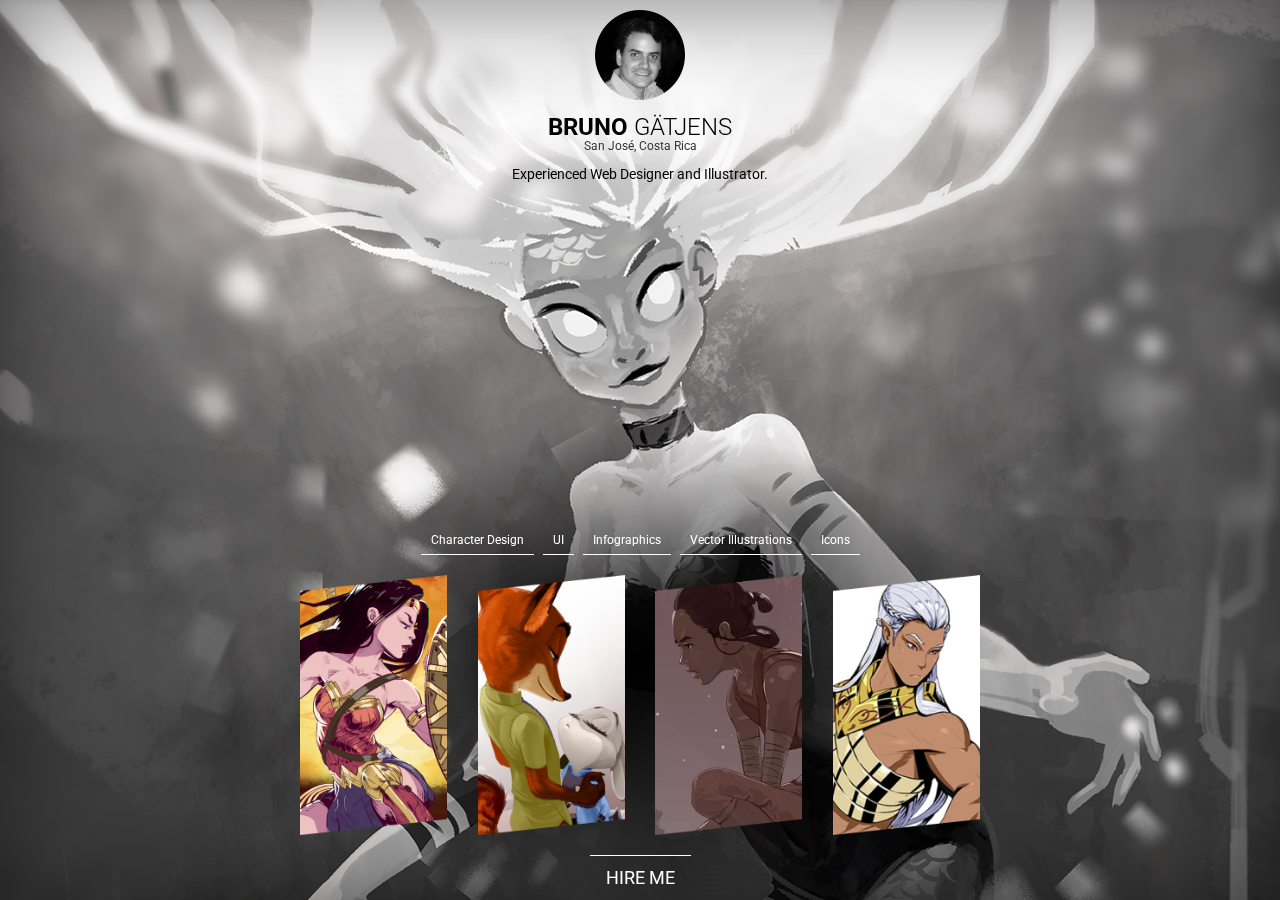
==== index.html @ f388d38a "adding meta description" ====
<!DOCTYPE html>
<html lang="en">
  <head>
    <meta charset="utf-8">
    <meta http-equiv="X-UA-Compatible" content="IE=edge">
    <meta name="viewport" content="width=device-width, initial-scale=1">
    <!-- The above 3 meta tags *must* come first in the head; any other head content must come *after* these tags -->
    <meta name="description" content="Experienced Web Designer and Illustrator.">
    <meta name="author" content="">
    <link rel="icon" href="img/favicon.ico">

    <title>BRUNO GÄTJENS | Portfolio</title>

    <!-- Bootstrap core CSS -->
    <link href="css/bootstrap.css" rel="stylesheet">

    <!-- IE10 viewport hack for Surface/desktop Windows 8 bug -->
    <link href="css/ie10-viewport-bug-workaround.css" rel="stylesheet">

    <!-- Custom styles for this template -->
    <link href="css/cover.css" rel="stylesheet">

    <!-- Just for debugging purposes. Don't actually copy these 2 lines! -->
    <!--[if lt IE 9]><script src="js/ie8-responsive-file-warning.js"></script><![endif]-->
    <script src="js/ie-emulation-modes-warning.js"></script>

    <!-- HTML5 shim and Respond.js for IE8 support of HTML5 elements and media queries -->
    <!--[if lt IE 9]>
      <script src="https://oss.maxcdn.com/html5shiv/3.7.3/html5shiv.min.js"></script>
      <script src="https://oss.maxcdn.com/respond/1.4.2/respond.min.js"></script>
    <![endif]-->
    <link href="https://fonts.googleapis.com/css?family=Roboto:100,100i,300,300i,400,400i,500,500i,700,700i,900,900i" rel="stylesheet">
    <link href="https://maxcdn.bootstrapcdn.com/font-awesome/4.7.0/css/font-awesome.min.css" rel="stylesheet">
    <link href="http://code.ionicframework.com/ionicons/2.0.1/css/ionicons.min.css" rel="stylesheet">

    <script>
      (function(i,s,o,g,r,a,m){i['GoogleAnalyticsObject']=r;i[r]=i[r]||function(){
      (i[r].q=i[r].q||[]).push(arguments)},i[r].l=1*new Date();a=s.createElement(o),
      m=s.getElementsByTagName(o)[0];a.async=1;a.src=g;m.parentNode.insertBefore(a,m)
      })(window,document,'script','https://www.google-analytics.com/analytics.js','ga');

      ga('create', 'UA-11864747-2', 'auto');
      ga('send', 'pageview');

    </script>

  </head>

  <body>

    <div class="site-wrapper">

      <div class="site-wrapper-inner">

        <div class="cover-container">

          <div class="masthead clearfix">
            <div class="inner logo">
              <img src="img/photo@2x.png" width="90" height="90">
              <p>                <h3><span class="name">BRUNO</span> <span class="lastname">GÄTJENS</span><br><span class="location">San José, Costa Rica</span></h3>
                Experienced Web Designer and Illustrator.
              </p>
            </div>
          </div>

          <!-- <div class="inner cover">
            <h1 class="cover-heading">Cover your page.</h1>
            <p class="lead">Cover is a one-page template for building simple and beautiful home pages. Download, edit the text, and add your own fullscreen background photo to make it your own.</p>
            <p class="lead">
              <a href="#" class="btn btn-lg btn-default">Learn more</a>
            </p>
          </div> -->

          <div class="mastfoot">
            <br class="visible-xs"><br class="visible-xs">
            <div class="inner background-blur" style="padding-top: 100px;">

              <div class="row">
                <div class="col-lg-12">
                  <a href="https://www.behance.net/gatjensb" target="_blank" class="btn btn-skills btn-sm" type="button">Character Design</a>
                  &nbsp;
                  <a href="http://wishyouwerehere.today/" target="_blank" class="btn btn-skills btn-sm" type="button">UI</a>
                  &nbsp;
                  <a href="https://www.dropbox.com/s/3jib8cu20cygs6a/portfolio_bruno_gatjens_gonzalez.pdf?dl=0" target="_blank" class="btn btn-skills btn-sm" type="button">Infographics</a>
                  <span class="hidden-xs">&nbsp;</span>
                  <br class="visible-xs"><br class="visible-xs">
                  <a href="https://www.behance.net/gallery/5812071/Illustrations" target="_blank" class="btn btn-skills btn-sm" type="button">Vector Illustrations</a>
                  &nbsp;
                  <a href="https://www.behance.net/gallery/5811481/Icons" target="_blank" class="btn btn-skills btn-sm" type="button">Icons</a>
                  <!-- &nbsp;
                  <a href="https://www.linkedin.com/in/gatjensb/" target="_blank" class="btn btn-skills-plus btn-sm" type="button">+10</a> -->
                </div>
              </div>
              
              <br>

              <div class="row">
                <div class="col-lg-3 col-md-3 col-sm-3 hidden-xs"><a href="https://www.behance.net/gallery/54001109/Wonderwoman" target="_blank"><img class="img-responsive" src="img/illustration-01@2x.png"></img></a></div>
                <div class="col-lg-3 col-md-3 col-sm-3 hidden-xs"><a href="https://www.behance.net/gallery/48399809/Zootopia-Fanart" target="_blank"><img class="img-responsive" src="img/illustration-02@2x.png"></img></a></div>
                <div class="col-lg-3 col-md-3 col-sm-3 hidden-xs"><a href="https://www.behance.net/gallery/48400361/Star-Wars-The-Force-Awakens-Fanart" target="_blank"><img class="img-responsive" src="img/illustration-03@2x.png"></img></a></div>
                <div class="col-lg-3 col-md-3 col-sm-3 hidden-xs"><a href="https://www.behance.net/gallery/43462679/Dark-elf-centaur-for-Character-Design-Challenge" target="_blank"><img class="img-responsive" src="img/illustration-04@2x.png"></img></a></div>

                <div class="col-xs-12 visible-xs"><a href="https://www.behance.net/gallery/54001109/Wonderwoman" target="_blank"><img src="img/illustration-01@2x.png" width="170" height="300"></img></a></div>
              </div>

              <div class="social-icons">
                <h3>
                  <a href="https://dribbble.com/gatjensb" target="_blank"><span class="ion-social-dribbble-outline" aria-hidden="true"></span></a>
                  <a href="https://www.instagram.com/gatjensb/" target="_blank"><span class="ion-social-instagram-outline" aria-hidden="true"></span></a>
                  <a href="https://www.linkedin.com/in/gatjensb/" target="_blank"><span class="ion-social-linkedin-outline" aria-hidden="true"></span></a>
                  <a href="https://www.facebook.com/brunogatjensart/" target="_blank"><span class="ion-social-facebook-outline" aria-hidden="true"></span></a>
                  <a href="http://gatjensb.tumblr.com/" target="_blank"><span class="ion-social-tumblr-outline" aria-hidden="true"></span></a>
                  <a href="https://twitter.com/gatjensb" target="_blank"><span class="ion-social-twitter-outline" aria-hidden="true"></span></a>
                  <a href="https://www.youtube.com/channel/UCphgeu-dxp2shY3fyoGka1A/videos" target="_blank"><span class="ion-social-youtube-outline" aria-hidden="true"></span></a>
                </h3>
              </div>

              <a href="gatjensb [at] gmail.com" rel="nofollow" onclick="this.href='mailto:' + 'gatjensb' + '@' + 'gmail.com'" class="btn btn-special btn-lg" type="button" style="padding-bottom: 0;">HIRE ME</a>


            </div>
          </div>

        </div>

      </div>

    </div>

    <!-- Bootstrap core JavaScript
    ================================================== -->
    <!-- Placed at the end of the document so the pages load faster -->
    <script src="https://ajax.googleapis.com/ajax/libs/jquery/1.12.4/jquery.min.js"></script>
    <script>window.jQuery || document.write('<script src="js/jquery.min.js"><\/script>')</script>
    <script src="js/bootstrap.min.js"></script>
    <!-- IE10 viewport hack for Surface/desktop Windows 8 bug -->
    <script src="js/ie10-viewport-bug-workaround.js"></script>
  </body>
</html>
---- css/ie10-viewport-bug-workaround.css ----
/*!
 * IE10 viewport hack for Surface/desktop Windows 8 bug
 * Copyright 2014-2015 Twitter, Inc.
 * Licensed under MIT (https://github.com/twbs/bootstrap/blob/master/LICENSE)
 */

/*
 * See the Getting Started docs for more information:
 * http://getbootstrap.com/getting-started/#support-ie10-width
 */
@-ms-viewport     { width: device-width; }
@-o-viewport      { width: device-width; }
@viewport         { width: device-width; }
---- css/cover.css ----
/*
 * Globals
 */

/* Links */
a,
a:focus,
a:hover {
  color: #fff;
}



/*
 * Base structure
 */

html,
body {
  height: 100%;
  background: transparent url("../img/background.png") no-repeat center top;  
}
body {
  color: #000;
  text-align: center;
  /*text-shadow: 0 1px 3px rgba(0,0,0,.5);*/
  font-family: 'Roboto', sans-serif;
  font-size: 14px;
}

/* Extra markup and styles for table-esque vertical and horizontal centering */
.site-wrapper {
  display: table;
  width: 100%;
  height: 100%; /* For at least Firefox */
  min-height: 100%;
  -webkit-box-shadow: inset 0 0 100px rgba(0,0,0,.5);
          box-shadow: inset 0 0 100px rgba(0,0,0,.5);
}
.site-wrapper-inner {
  display: table-cell;
  vertical-align: top;
}
.cover-container {
  margin-right: auto;
  margin-left: auto;
}

/* Padding for spacing */
.inner {
  padding: 10px;
}


/*
 * Header
 */
.masthead-brand {
  margin-top: 10px;
  margin-bottom: 10px;
}

.masthead-nav > li {
  display: inline-block;
}
.masthead-nav > li + li {
  margin-left: 20px;
}
.masthead-nav > li > a {
  padding-right: 0;
  padding-left: 0;
  font-size: 16px;
  font-weight: bold;
  color: #fff; /* IE8 proofing */
  color: rgba(255,255,255,.75);
  border-bottom: 2px solid transparent;
}
.masthead-nav > li > a:hover,
.masthead-nav > li > a:focus {
  background-color: transparent;
  border-bottom-color: #a9a9a9;
  border-bottom-color: rgba(255,255,255,.25);
}
.masthead-nav > .active > a,
.masthead-nav > .active > a:hover,
.masthead-nav > .active > a:focus {
  color: #fff;
  border-bottom-color: #fff;
}

@media (min-width: 768px) {
  .masthead-brand {
    float: left;
  }
  .masthead-nav {
    float: right;
  }
}


/*
 * Cover
 */

.cover {
  padding: 0 20px;
}
.cover .btn-lg {
  padding: 10px 20px;
  font-weight: bold;
}


/*
 * Footer
 */

.mastfoot {
  color: #FFF; /* IE8 proofing */
  color: rgba(255,255,255,1);
}


/*
 * Affix and center
 */

@media (min-width: 768px) {
  /* Pull out the header and footer */
  .masthead {
    position: fixed;
    top: 0;
  }
  .mastfoot {
    position: fixed;
    bottom: 0;
  }
  /* Start the vertical centering */
  .site-wrapper-inner {
    vertical-align: middle;
  }
  /* Handle the widths */
  .masthead,
  .mastfoot,
  .cover-container {
    width: 100%; /* Must be percentage or pixels for horizontal alignment */
  }
}

@media (min-width: 992px) {
  .masthead,
  .mastfoot,
  .cover-container {
    width: 700px;
  }
}

.logo h3 {
   line-height: 15px;
}
.logo .name {
  font-weight: bold;
}
.logo .lastname {
  font-weight: 300;
}
.logo .location {
  font-weight: normal;
  font-size: 12px;
  color: #333;
}

.social-icons {
  letter-spacing: 5px;
}
.social-icons a:hover {
  opacity: .5;
}

.background-blur {
  background: -moz-radial-gradient(center, ellipse cover,  rgba(0,0,0,0.99) 0%, rgba(0,0,0,0) 100%, rgba(0,0,0,0) 98%); /* FF3.6+ */
  background: -webkit-gradient(radial, center center, 0px, center center, 100%, color-stop(0%,rgba(0,0,0,0.99)), color-stop(100%,rgba(0,0,0,0)), color-stop(98%,rgba(0,0,0,0))); /* Chrome,Safari4+ */
  background: -webkit-radial-gradient(center, ellipse cover,  rgba(0,0,0,0.99) 0%,rgba(0,0,0,0) 100%,rgba(0,0,0,0) 98%); /* Chrome10+,Safari5.1+ */
  background: -o-radial-gradient(center, ellipse cover,  rgba(0,0,0,0.99) 0%,rgba(0,0,0,0) 100%,rgba(0,0,0,0) 98%); /* Opera 12+ */
  background: -ms-radial-gradient(center, ellipse cover,  rgba(0,0,0,0.99) 0%,rgba(0,0,0,0) 100%,rgba(0,0,0,0) 98%); /* IE10+ */
  background: radial-gradient(ellipse at center,  rgba(0,0,0,0.99) 0%,rgba(0,0,0,0) 70%,rgba(0,0,0,0) 98%); /* W3C */
  filter: progid:DXImageTransform.Microsoft.gradient( startColorstr='#a6000000', endColorstr='#00000000',GradientType=1 ); /* IE6-9 fallback on horizontal gradient */

}

.btn {
    border-radius: 0;
}

.btn-special, .btn-special:hover, .btn-special:focus {
    color: #fff;
    text-shadow: none;
    background-color: transparent;
    border: none;
    border-top: 1px solid #fff;
}
.btn-special:focus,
.btn-special.focus {
  color: #fff;
  background-color: transparent;
  border: none;
  border-top: 1px solid #fff;
}
.btn-special:hover {
  opacity: .5;
  background-color: transparent;
  border: none;
  border-top: 1px solid rgba(255, 255, 255, .5);
}
.btn-special:active,
.btn-special.active,
.open > .dropdown-toggle.btn-special {
  color: #fff;
  background-color: transparent;
  border: none;
  border-top: 1px solid #fff;
}
.btn-special:active:hover,
.btn-special.active:hover,
.open > .dropdown-toggle.btn-special:hover,
.btn-special:active:focus,
.btn-special.active:focus,
.open > .dropdown-toggle.btn-special:focus,
.btn-special:active.focus,
.btn-special.active.focus,
.open > .dropdown-toggle.btn-special.focus {
  color: #000;
  background-color: transparent;
  border: none;
  border-top: 1px solid #000;
}

.btn-skills, .btn-skills:hover, .btn-skills:focus {
    color: #fff;
    text-shadow: none;
    background-color: transparent;
    border: none;
    border-bottom: 1px solid #fff;
}
.btn-skills:focus,
.btn-skills.focus {
  color: #fff;
  background-color: transparent;
  border: none;
  border-bottom: 1px solid #fff;
}
.btn-skills:hover {
  opacity: .5;
  background-color: transparent;
  border: none;
  border-bottom: 1px solid rgba(255, 255, 255, .5);
}
.btn-skills:active,
.btn-skills.active,
.open > .dropdown-toggle.btn-skills {
  color: #fff;
  background-color: transparent;
  border: none;
  border-bottom: 1px solid #fff;
}
.btn-skills:active:hover,
.btn-skills.active:hover,
.open > .dropdown-toggle.btn-skills:hover,
.btn-skills:active:focus,
.btn-skills.active:focus,
.open > .dropdown-toggle.btn-skills:focus,
.btn-skills:active.focus,
.btn-skills.active.focus,
.open > .dropdown-toggle.btn-skills.focus {
  color: #fff;
  background-color: transparent;
  border: none;
  border-bottom: 1px solid #fff;
}



.btn-skills-plus, .btn-skills-plus:hover, .btn-skills-plus:focus {
    color: #000;
    text-shadow: none;
    background-color: #fff;
    border: none;

}
.btn-skills-plus:focus,
.btn-skills-plus.focus {
  color: #000;
  background-color: transparent;
  border: none;
}
.btn-skills-plus:hover {
  color: #fff;
  background-color: #000;
  border: none;
}
.btn-skills-plus:active,
.btn-skills-plus.active,
.open > .dropdown-toggle.btn-skills-plus {
  color: #000;
  background-color: transparent;
  border: none;
}
.btn-skills-plus:active:hover,
.btn-skills-plus.active:hover,
.open > .dropdown-toggle.btn-skills-plus:hover,
.btn-skills-plus:active:focus,
.btn-skills-plus.active:focus,
.open > .dropdown-toggle.btn-skills-plus:focus,
.btn-skills-plus:active.focus,
.btn-skills-plus.active.focus,
.open > .dropdown-toggle.btn-skills-plus.focus {
  color: #fff;
  background-color: transparent;
  border: none;
}
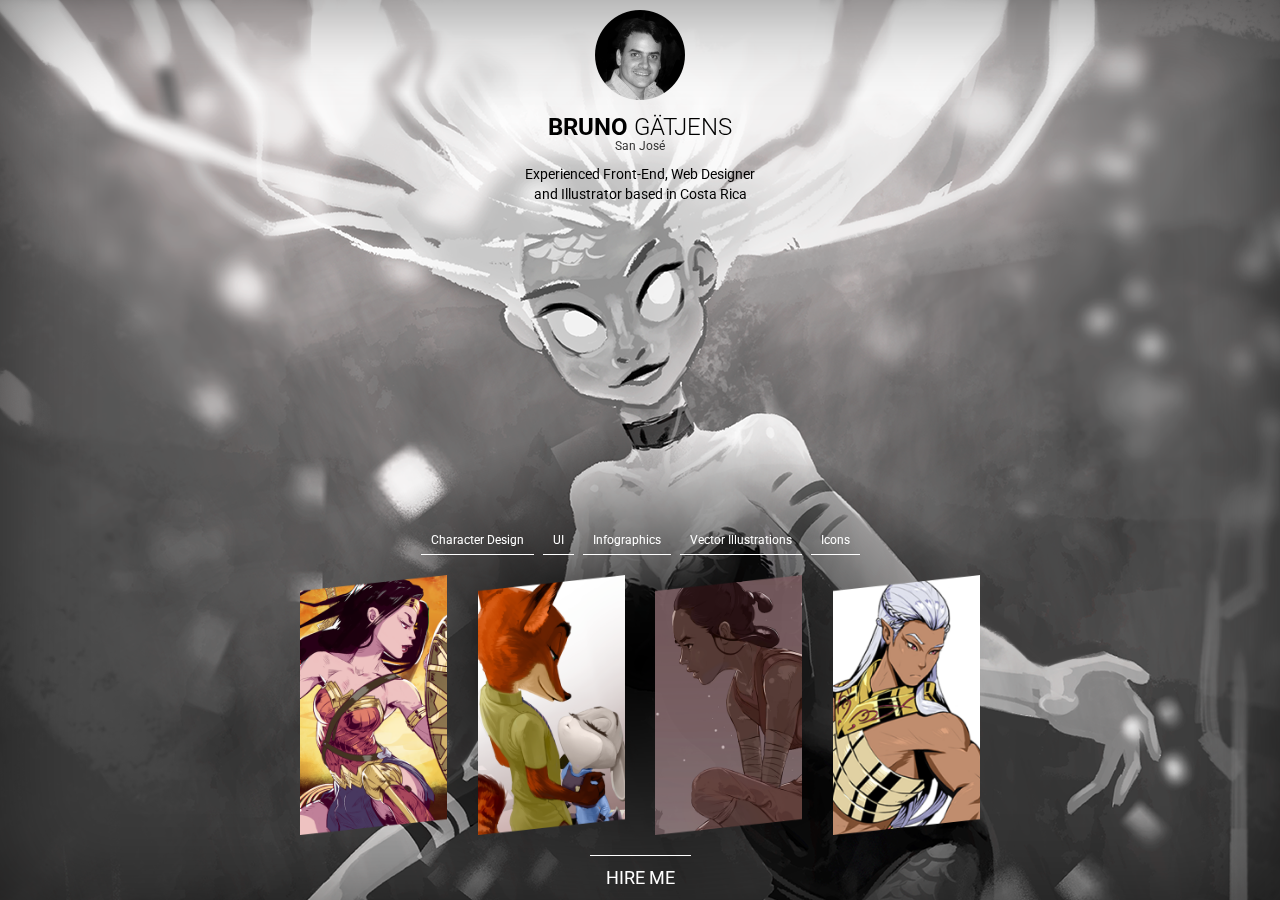
==== commit 3b18a3ee: "Update index.html" ====
--- a/index.html
+++ b/index.html
@@ -5,7 +5,7 @@
     <meta http-equiv="X-UA-Compatible" content="IE=edge">
     <meta name="viewport" content="width=device-width, initial-scale=1">
     <!-- The above 3 meta tags *must* come first in the head; any other head content must come *after* these tags -->
-    <meta name="description" content="Experienced Web Designer and Illustrator.">
+    <meta name="description" content="Experienced Front-End, Web Designer and Illustrator based in Costa Rica">
     <meta name="author" content="">
     <link rel="icon" href="img/favicon.ico">
 
@@ -57,8 +57,13 @@
           <div class="masthead clearfix">
             <div class="inner logo">
               <img src="img/photo@2x.png" width="90" height="90">
-              <p>                <h3><span class="name">BRUNO</span> <span class="lastname">GÄTJENS</span><br><span class="location">San José, Costa Rica</span></h3>
-                Experienced Web Designer and Illustrator.
+              <p>                
+                <h3>
+                   <span class="name">BRUNO</span> 
+                   <span class="lastname">GÄTJENS</span>
+                  <br><span class="location">San José</span>
+                </h3>
+                Experienced Front-End, Web Designer<br> and Illustrator based in Costa Rica
               </p>
             </div>
           </div>
@@ -79,7 +84,7 @@
                 <div class="col-lg-12">
                   <a href="https://www.behance.net/gatjensb" target="_blank" class="btn btn-skills btn-sm" type="button">Character Design</a>
                   &nbsp;
-                  <a href="http://wishyouwerehere.today/" target="_blank" class="btn btn-skills btn-sm" type="button">UI</a>
+                  <a href="https://www.behance.net/gallery/55567899/Wish-You-Were-Here-Landing-Page" target="_blank" class="btn btn-skills btn-sm" type="button">UI</a>
                   &nbsp;
                   <a href="https://www.dropbox.com/s/3jib8cu20cygs6a/portfolio_bruno_gatjens_gonzalez.pdf?dl=0" target="_blank" class="btn btn-skills btn-sm" type="button">Infographics</a>
                   <span class="hidden-xs">&nbsp;</span>
@@ -127,12 +132,6 @@
 
     </div>
 
-    <!-- Bootstrap core JavaScript
-    ================================================== -->
-    <!-- Placed at the end of the document so the pages load faster -->
-    <script src="https://ajax.googleapis.com/ajax/libs/jquery/1.12.4/jquery.min.js"></script>
-    <script>window.jQuery || document.write('<script src="js/jquery.min.js"><\/script>')</script>
-    <script src="js/bootstrap.min.js"></script>
     <!-- IE10 viewport hack for Surface/desktop Windows 8 bug -->
     <script src="js/ie10-viewport-bug-workaround.js"></script>
   </body>
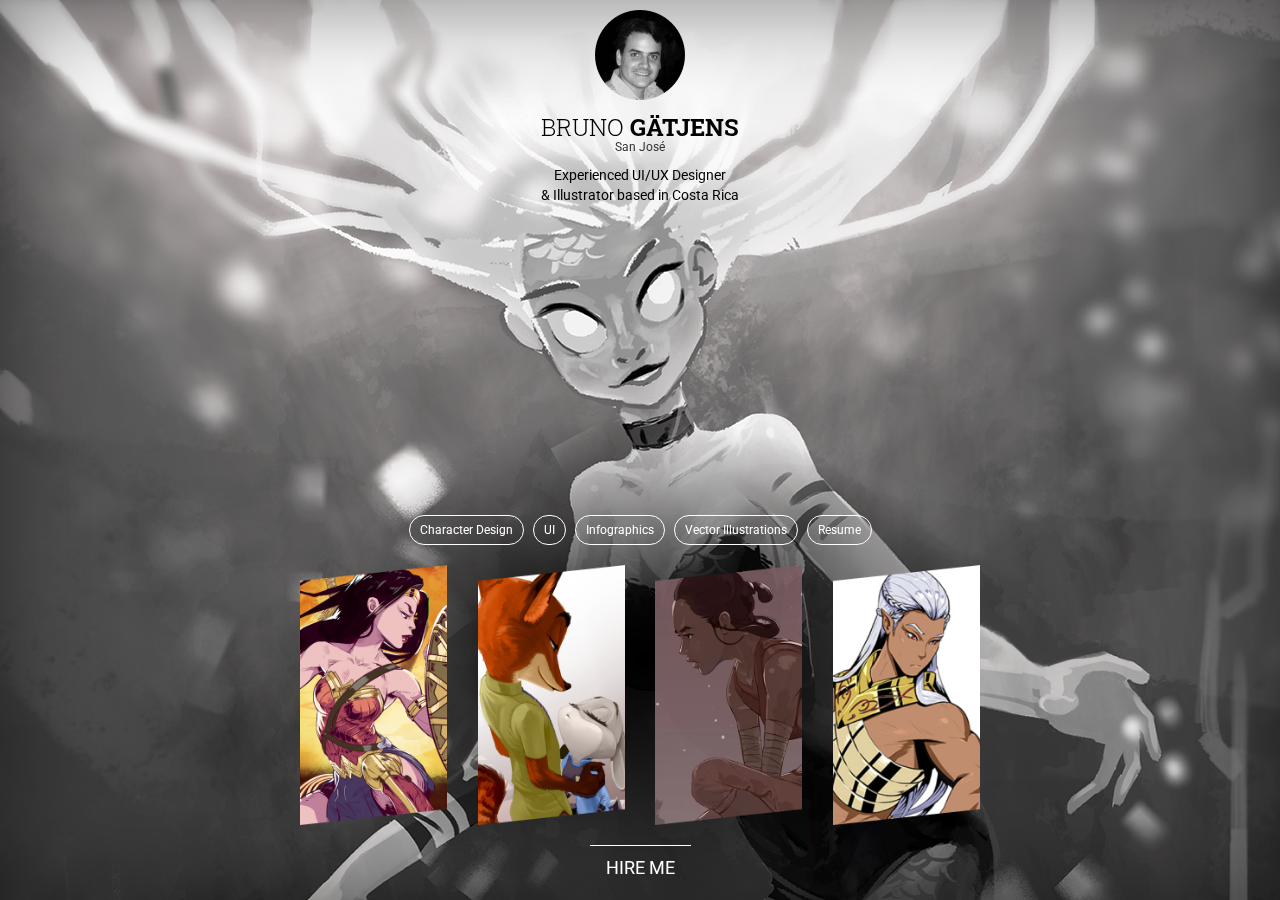
==== commit 4c479af7: "Name" ====
--- a/index.html
+++ b/index.html
@@ -30,6 +30,7 @@
       <script src="https://oss.maxcdn.com/respond/1.4.2/respond.min.js"></script>
     <![endif]-->
     <link href="https://fonts.googleapis.com/css?family=Roboto:100,100i,300,300i,400,400i,500,500i,700,700i,900,900i" rel="stylesheet">
+    <link href="https://fonts.googleapis.com/css?family=Roboto+Slab:100,300,400,700" rel="stylesheet">
     <link href="https://maxcdn.bootstrapcdn.com/font-awesome/4.7.0/css/font-awesome.min.css" rel="stylesheet">
     <link href="http://code.ionicframework.com/ionicons/2.0.1/css/ionicons.min.css" rel="stylesheet">
 
@@ -63,7 +64,7 @@
                    <span class="lastname">GÄTJENS</span>
                   <br><span class="location">San José</span>
                 </h3>
-                Experienced Front-End, Web Designer<br> and Illustrator based in Costa Rica
+                Experienced UI/UX Designer<br> &amp; Illustrator based in Costa Rica
               </p>
             </div>
           </div>
@@ -91,7 +92,7 @@
                   <br class="visible-xs"><br class="visible-xs">
                   <a href="https://www.behance.net/gallery/5812071/Illustrations" target="_blank" class="btn btn-skills btn-sm" type="button">Vector Illustrations</a>
                   &nbsp;
-                  <a href="https://www.behance.net/gallery/5811481/Icons" target="_blank" class="btn btn-skills btn-sm" type="button">Icons</a>
+                  <a href="http://gatjensb.com/pdf/resume-bruno-gatjens-gonzalez.pdf" target="_blank" class="btn btn-skills btn-sm" type="button">Resume</a>
                   <!-- &nbsp;
                   <a href="https://www.linkedin.com/in/gatjensb/" target="_blank" class="btn btn-skills-plus btn-sm" type="button">+10</a> -->
                 </div>
@@ -120,7 +121,7 @@
                 </h3>
               </div>
 
-              <a href="gatjensb [at] gmail.com" rel="nofollow" onclick="this.href='mailto:' + 'gatjensb' + '@' + 'gmail.com'" class="btn btn-special btn-lg" type="button" style="padding-bottom: 0;">HIRE ME</a>
+              <a href="gatjensb [at] gmail.com" rel="nofollow" onclick="this.href='mailto:' + 'gatjensb' + '@' + 'gmail.com'" class="btn btn-special btn-lg" type="button">HIRE ME</a>
 
 
             </div>
--- a/css/cover.css
+++ b/css/cover.css
@@ -159,10 +159,12 @@
    line-height: 15px;
 }
 .logo .name {
+   font-weight: 300;
+   font-family: 'Roboto Slab', serif;
+}
+.logo .lastname {
   font-weight: bold;
-}
-.logo .lastname {
-  font-weight: 300;
+  font-family: 'Roboto Slab', serif;
 }
 .logo .location {
   font-weight: normal;
@@ -174,7 +176,8 @@
   letter-spacing: 5px;
 }
 .social-icons a:hover {
-  opacity: .5;
+  /*opacity: .5;*/
+  color: #FB3353;
 }
 
 .background-blur {
@@ -203,14 +206,14 @@
 .btn-special.focus {
   color: #fff;
   background-color: transparent;
-  border: none;
-  border-top: 1px solid #fff;
 }
 .btn-special:hover {
-  opacity: .5;
-  background-color: transparent;
-  border: none;
-  border-top: 1px solid rgba(255, 255, 255, .5);
+  /*opacity: .5;*/
+  color: #FFF;
+  background-color: #FB3353;
+  border: none;
+  /*border-top: 1px solid rgba(255, 255, 255, .5);*/
+  border-top: 1px solid #FB3353;
 }
 .btn-special:active,
 .btn-special.active,
@@ -235,25 +238,26 @@
   border-top: 1px solid #000;
 }
 
-.btn-skills, .btn-skills:hover, .btn-skills:focus {
+.btn-skills {
     color: #fff;
     text-shadow: none;
     background-color: transparent;
-    border: none;
-    border-bottom: 1px solid #fff;
+    border: 1px solid #fff;
+    border-radius: 25px;
 }
 .btn-skills:focus,
 .btn-skills.focus {
-  color: #fff;
-  background-color: transparent;
-  border: none;
-  border-bottom: 1px solid #fff;
+  color: #FFF;
+  background-color: #FB3353;
+  border: 1px solid #FB3353;
+  border-radius: 25px;
 }
 .btn-skills:hover {
-  opacity: .5;
-  background-color: transparent;
-  border: none;
-  border-bottom: 1px solid rgba(255, 255, 255, .5);
+  /*opacity: .5;*/
+  color: #FFF;
+  background-color: #FB3353;
+  border: 1px solid #FB3353;
+  border-radius: 25px;
 }
 .btn-skills:active,
 .btn-skills.active,
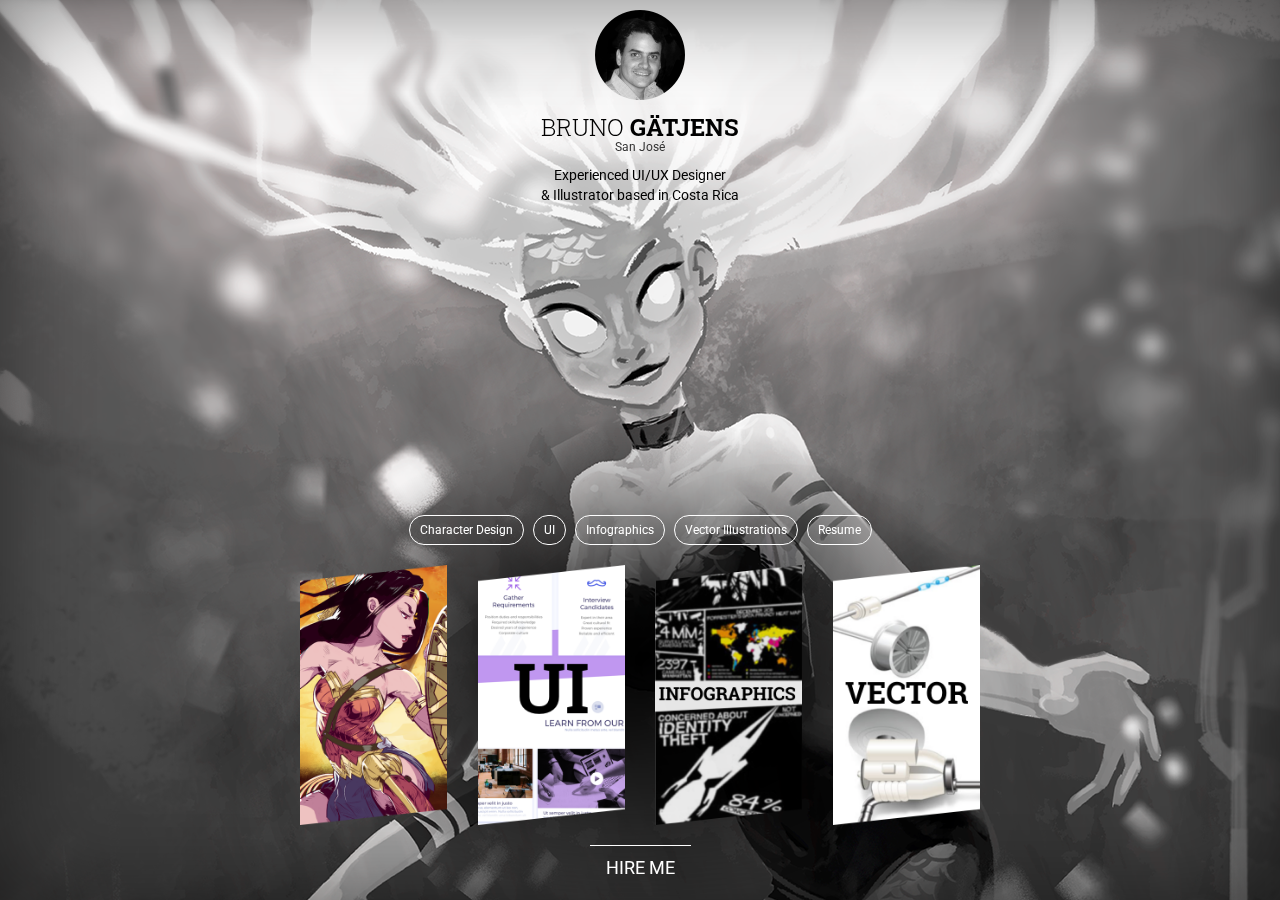
==== commit 5974f4d3: "Update sections" ====
--- a/index.html
+++ b/index.html
@@ -72,7 +72,7 @@
           <!-- <div class="inner cover">
             <h1 class="cover-heading">Cover your page.</h1>
             <p class="lead">Cover is a one-page template for building simple and beautiful home pages. Download, edit the text, and add your own fullscreen background photo to make it your own.</p>
-            <p class="lead">
+            <p class="lead"> 
               <a href="#" class="btn btn-lg btn-default">Learn more</a>
             </p>
           </div> -->
@@ -85,7 +85,7 @@
                 <div class="col-lg-12">
                   <a href="https://www.behance.net/gatjensb" target="_blank" class="btn btn-skills btn-sm" type="button">Character Design</a>
                   &nbsp;
-                  <a href="https://www.behance.net/gallery/55567899/Wish-You-Were-Here-Landing-Page" target="_blank" class="btn btn-skills btn-sm" type="button">UI</a>
+                  <a href="https://www.behance.net/gallery/57843303/Homepage-Redesign" target="_blank" class="btn btn-skills btn-sm" type="button">UI</a>
                   &nbsp;
                   <a href="https://www.dropbox.com/s/3jib8cu20cygs6a/portfolio_bruno_gatjens_gonzalez.pdf?dl=0" target="_blank" class="btn btn-skills btn-sm" type="button">Infographics</a>
                   <span class="hidden-xs">&nbsp;</span>
@@ -102,9 +102,9 @@
 
               <div class="row">
                 <div class="col-lg-3 col-md-3 col-sm-3 hidden-xs"><a href="https://www.behance.net/gallery/54001109/Wonderwoman" target="_blank"><img class="img-responsive" src="img/illustration-01@2x.png"></img></a></div>
-                <div class="col-lg-3 col-md-3 col-sm-3 hidden-xs"><a href="https://www.behance.net/gallery/48399809/Zootopia-Fanart" target="_blank"><img class="img-responsive" src="img/illustration-02@2x.png"></img></a></div>
-                <div class="col-lg-3 col-md-3 col-sm-3 hidden-xs"><a href="https://www.behance.net/gallery/48400361/Star-Wars-The-Force-Awakens-Fanart" target="_blank"><img class="img-responsive" src="img/illustration-03@2x.png"></img></a></div>
-                <div class="col-lg-3 col-md-3 col-sm-3 hidden-xs"><a href="https://www.behance.net/gallery/43462679/Dark-elf-centaur-for-Character-Design-Challenge" target="_blank"><img class="img-responsive" src="img/illustration-04@2x.png"></img></a></div>
+                <div class="col-lg-3 col-md-3 col-sm-3 hidden-xs"><a href="https://www.behance.net/gallery/57843303/Homepage-Redesign" target="_blank"><img class="img-responsive" src="img/illustration-02@2x.png"></img></a></div>
+                <div class="col-lg-3 col-md-3 col-sm-3 hidden-xs"><a href="https://www.dropbox.com/s/3jib8cu20cygs6a/portfolio_bruno_gatjens_gonzalez.pdf" target="_blank"><img class="img-responsive" src="img/illustration-03@2x.png"></img></a></div>
+                <div class="col-lg-3 col-md-3 col-sm-3 hidden-xs"><a href="https://www.behance.net/gallery/5812071/Illustrations" target="_blank"><img class="img-responsive" src="img/illustration-04@2x.png"></img></a></div>
 
                 <div class="col-xs-12 visible-xs"><a href="https://www.behance.net/gallery/54001109/Wonderwoman" target="_blank"><img src="img/illustration-01@2x.png" width="170" height="300"></img></a></div>
               </div>
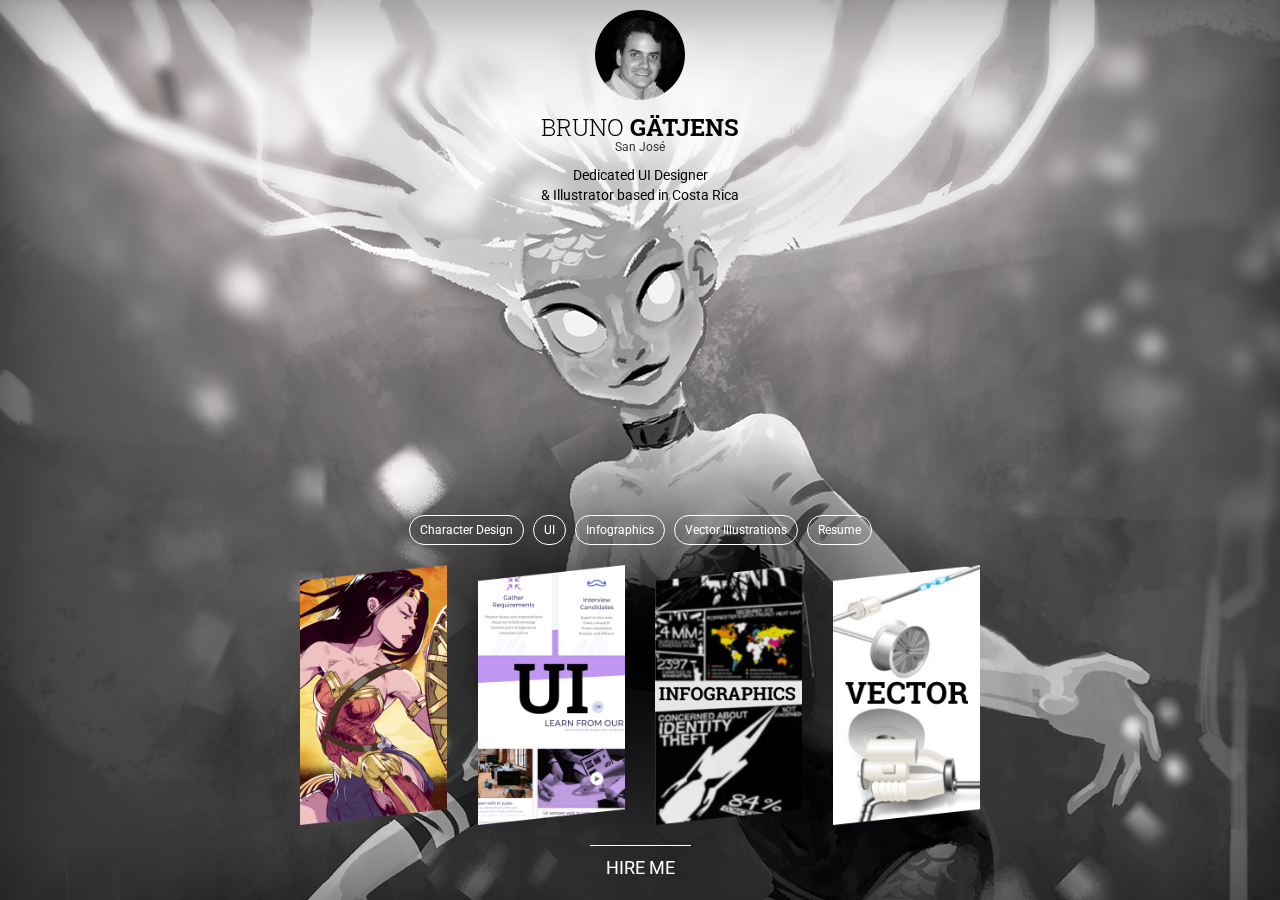
==== commit aeef6ffe: "Removing UX" ====
--- a/index.html
+++ b/index.html
@@ -5,7 +5,7 @@
     <meta http-equiv="X-UA-Compatible" content="IE=edge">
     <meta name="viewport" content="width=device-width, initial-scale=1">
     <!-- The above 3 meta tags *must* come first in the head; any other head content must come *after* these tags -->
-    <meta name="description" content="Experienced Front-End, Web Designer and Illustrator based in Costa Rica">
+    <meta name="description" content="Dedicated UI Designer & Illustrator  and Illustrator based in Costa Rica">
     <meta name="author" content="">
     <link rel="icon" href="img/favicon.ico">
 
@@ -64,7 +64,7 @@
                    <span class="lastname">GÄTJENS</span>
                   <br><span class="location">San José</span>
                 </h3>
-                Experienced UI/UX Designer<br> &amp; Illustrator based in Costa Rica
+                Dedicated UI Designer<br> &amp; Illustrator based in Costa Rica
               </p>
             </div>
           </div>
